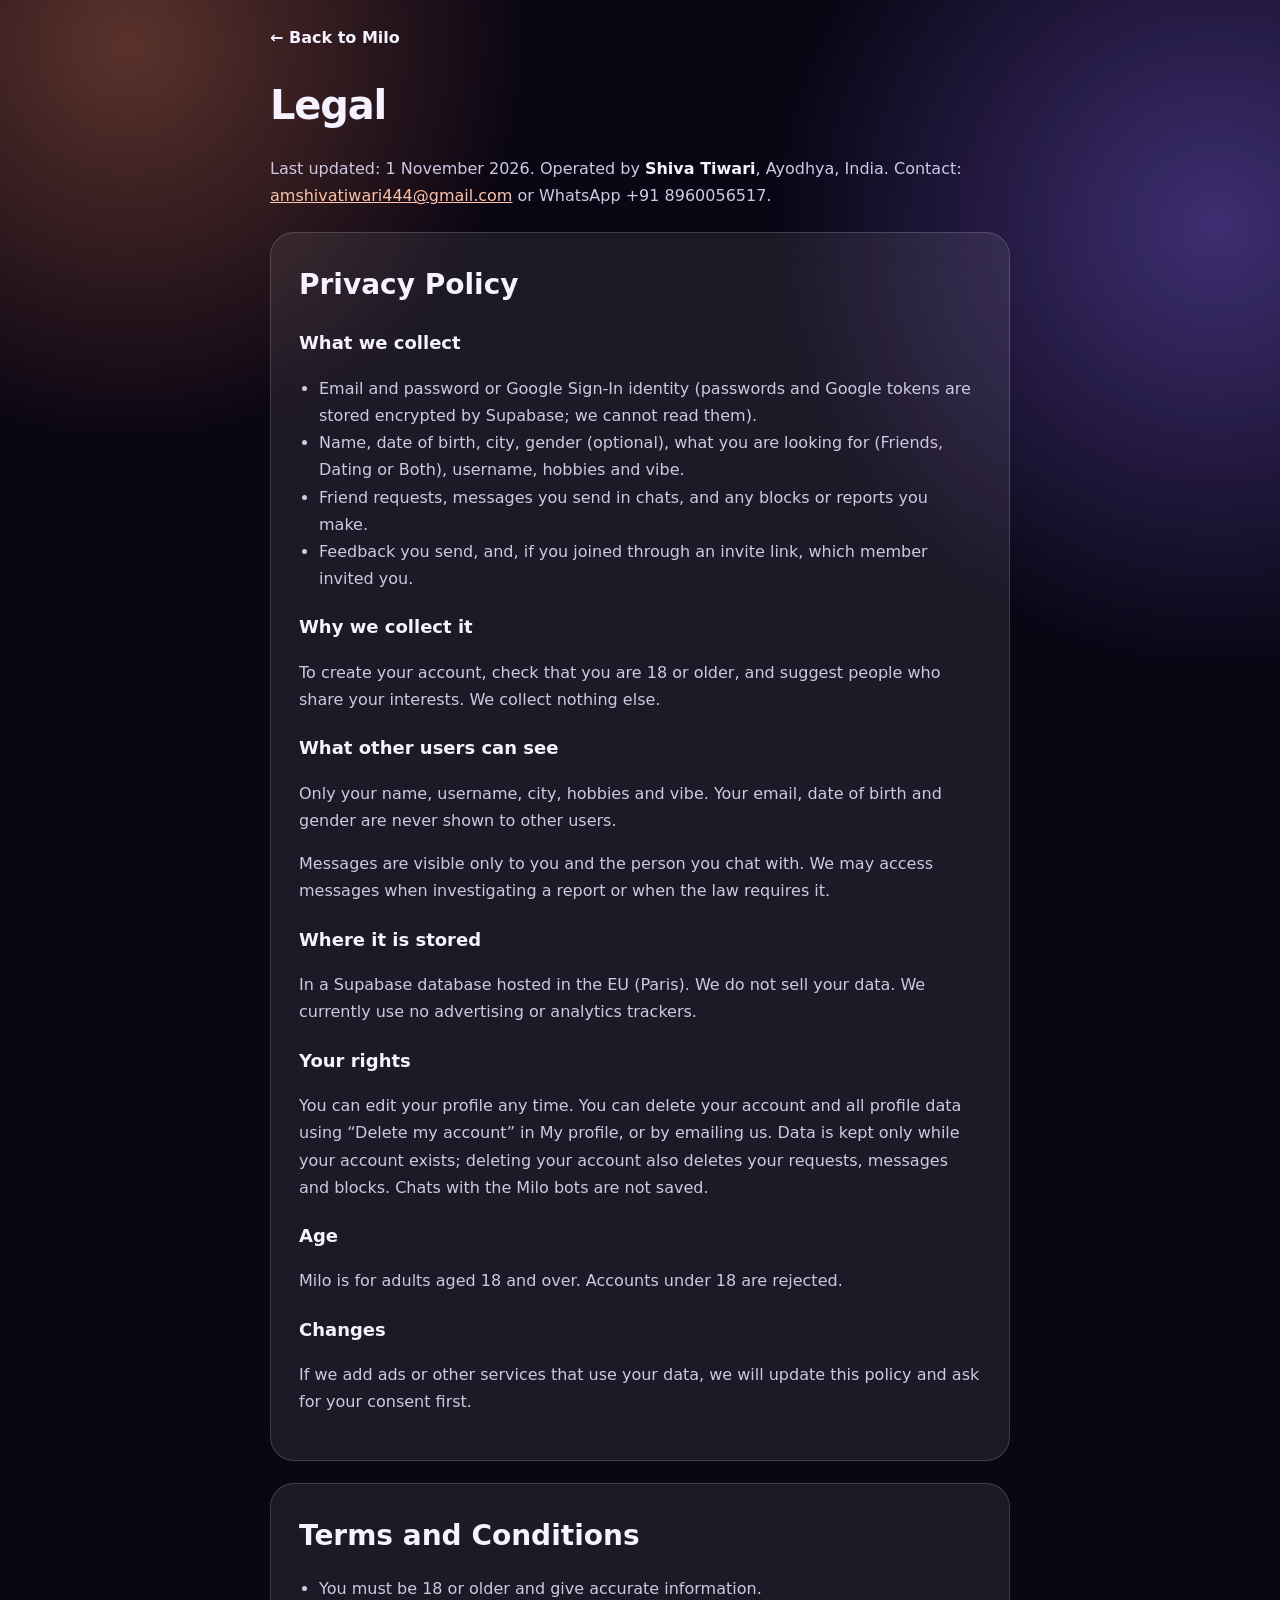
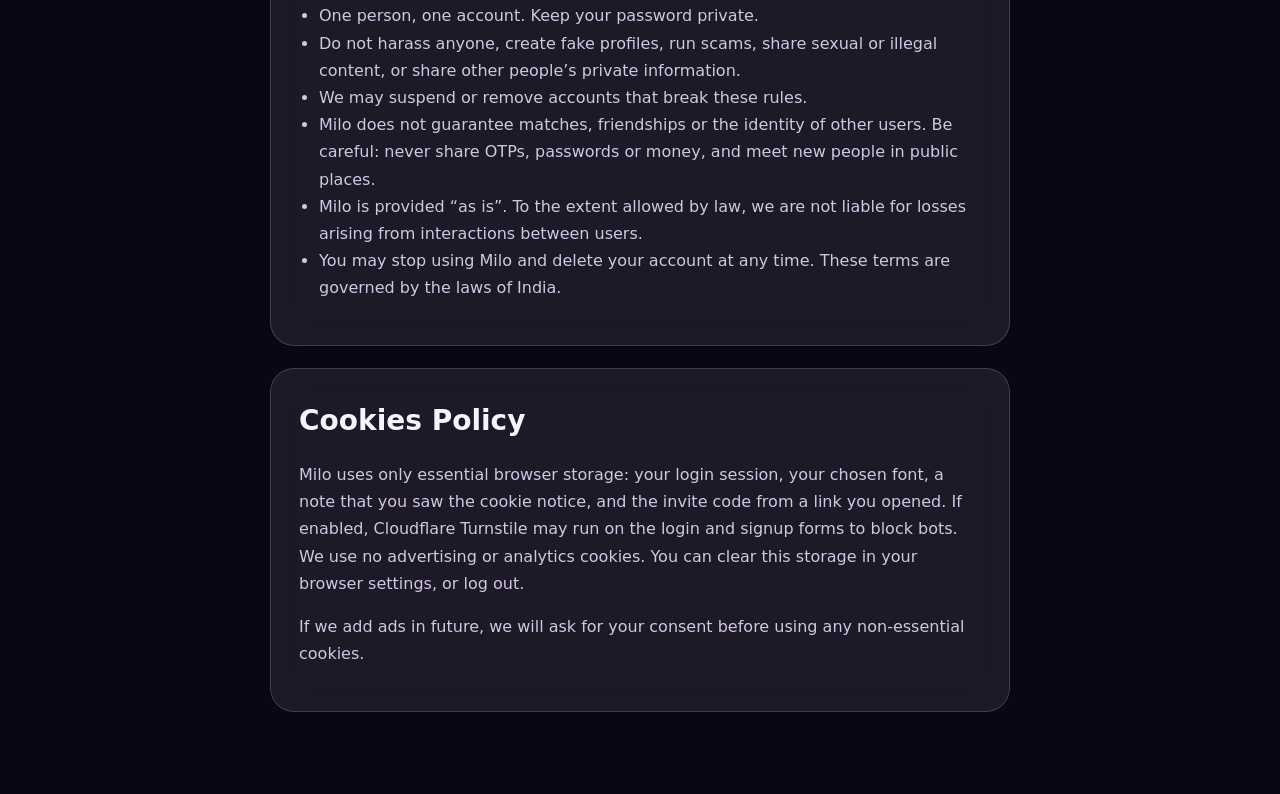
==== legal.html @ 4086e321 "Add legal.html" ====
<!DOCTYPE html>
<!-- Template for review by a legal professional before public launch. -->
<html lang="en"><head><meta charset="UTF-8"><meta name="viewport" content="width=device-width,initial-scale=1">
<meta http-equiv="Content-Security-Policy" content="default-src 'self'; style-src 'self' 'unsafe-inline'; base-uri 'self'; object-src 'none'">
<title>Privacy, Terms and Cookies — Milo</title>
<meta name="description" content="Milo's Privacy Policy, Terms and Conditions and Cookies Policy.">
<meta name="robots" content="index,follow">
<link rel="canonical" href="https://milosathi.netlify.app/legal.html">
<style>
:root{--ink:#f6f2ff;--mut:#cfc8e4}*{box-sizing:border-box}
body{margin:0;background:#0a0614;color:var(--ink);font:16px/1.7 system-ui,'Segoe UI',sans-serif}
body:before{content:"";position:fixed;inset:0;z-index:-1;background:radial-gradient(45vw 45vw at 10% 5%,#ff8a5c55,transparent 70%),radial-gradient(50vw 50vw at 95% 25%,#8b6cff66,transparent 70%)}
main{max-width:780px;margin:auto;padding:24px 20px 60px}a{color:#ffc2a8}
nav a{font-weight:700;text-decoration:none;color:var(--ink)}
section{background:rgba(255,255,255,.08);border:1px solid rgba(255,255,255,.16);border-radius:24px;padding:28px;margin:22px 0;backdrop-filter:blur(18px)}
h1{font-size:40px;letter-spacing:-.03em;margin:20px 0 4px}h2{margin:0 0 6px;font-size:28px}h3{margin:20px 0 4px;font-size:18px}
p,li{color:var(--mut)}ul{padding-left:20px}:focus-visible{outline:2px solid #ff8a5c;outline-offset:3px}
</style></head><body><main>
<nav><a href="index.html">← Back to Milo</a></nav>
<h1>Legal</h1><p>Last updated: 1 November 2026. Operated by <b style="color:var(--ink)">Shiva Tiwari</b>, Ayodhya, India. Contact: <a href="mailto:amshivatiwari444@gmail.com">amshivatiwari444@gmail.com</a> or WhatsApp +91 8960056517.</p>

<section id="privacy"><h2>Privacy Policy</h2>
<h3>What we collect</h3><ul><li>Email and password or Google Sign-In identity (passwords and Google tokens are stored encrypted by Supabase; we cannot read them).</li>
<li>Name, date of birth, city, gender (optional), what you are looking for (Friends, Dating or Both), username, hobbies and vibe.</li>
<li>Friend requests, messages you send in chats, and any blocks or reports you make.</li>
<li>Feedback you send, and, if you joined through an invite link, which member invited you.</li></ul>
<h3>Why we collect it</h3><p>To create your account, check that you are 18 or older, and suggest people who share your interests. We collect nothing else.</p>
<h3>What other users can see</h3><p>Only your name, username, city, hobbies and vibe. Your email, date of birth and gender are never shown to other users.</p>
<p>Messages are visible only to you and the person you chat with. We may access messages when investigating a report or when the law requires it.</p>
<h3>Where it is stored</h3><p>In a Supabase database hosted in the EU (Paris). We do not sell your data. We currently use no advertising or analytics trackers.</p>
<h3>Your rights</h3><p>You can edit your profile any time. You can delete your account and all profile data using “Delete my account” in My profile, or by emailing us. Data is kept only while your account exists; deleting your account also deletes your requests, messages and blocks. Chats with the Milo bots are not saved.</p>
<h3>Age</h3><p>Milo is for adults aged 18 and over. Accounts under 18 are rejected.</p>
<h3>Changes</h3><p>If we add ads or other services that use your data, we will update this policy and ask for your consent first.</p></section>

<section id="terms"><h2>Terms and Conditions</h2>
<ul><li>You must be 18 or older and give accurate information.</li>
<li>One person, one account. Keep your password private.</li>
<li>Do not harass anyone, create fake profiles, run scams, share sexual or illegal content, or share other people’s private information.</li>
<li>We may suspend or remove accounts that break these rules.</li>
<li>Milo does not guarantee matches, friendships or the identity of other users. Be careful: never share OTPs, passwords or money, and meet new people in public places.</li>
<li>Milo is provided “as is”. To the extent allowed by law, we are not liable for losses arising from interactions between users.</li>
<li>You may stop using Milo and delete your account at any time. These terms are governed by the laws of India.</li></ul></section>

<section id="cookies"><h2>Cookies Policy</h2>
<p>Milo uses only essential browser storage: your login session, your chosen font, a note that you saw the cookie notice, and the invite code from a link you opened. If enabled, Cloudflare Turnstile may run on the login and signup forms to block bots. We use no advertising or analytics cookies. You can clear this storage in your browser settings, or log out.</p>
<p>If we add ads in future, we will ask for your consent before using any non-essential cookies.</p></section>
</main></body></html>
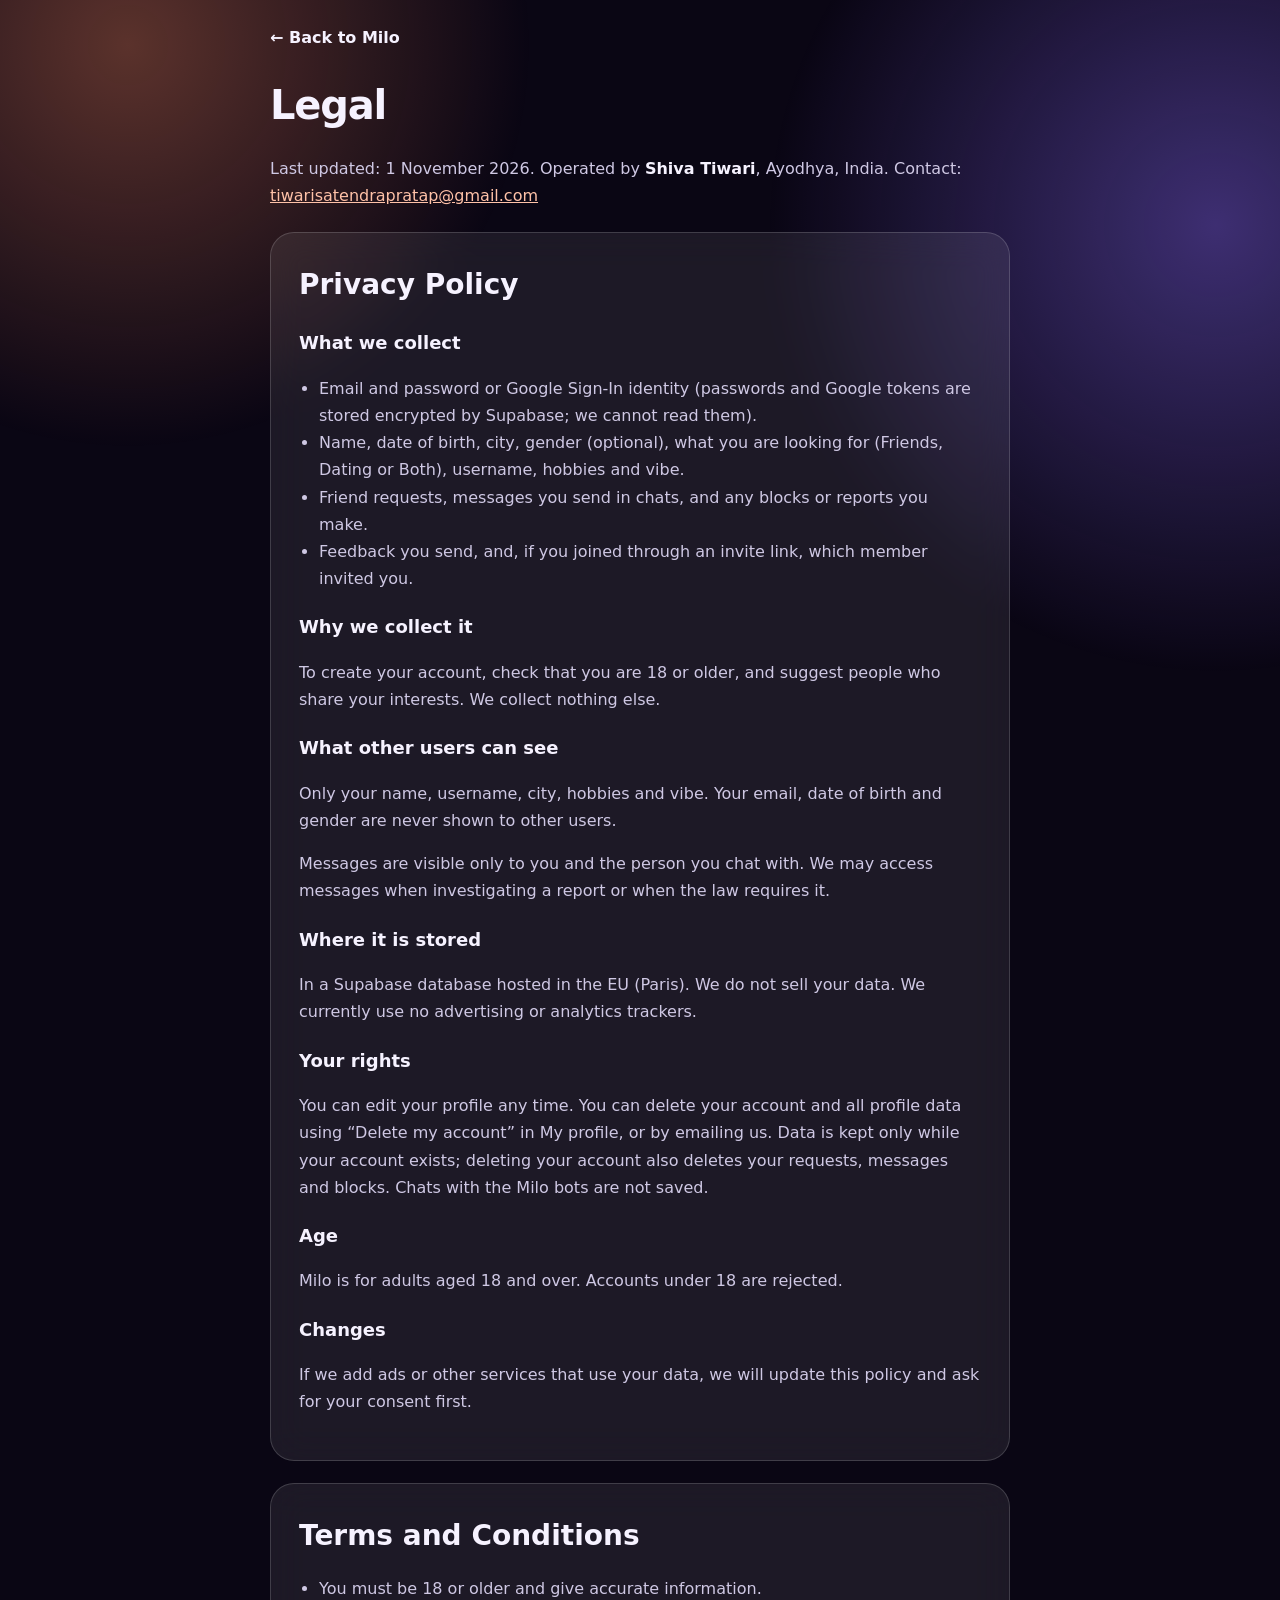
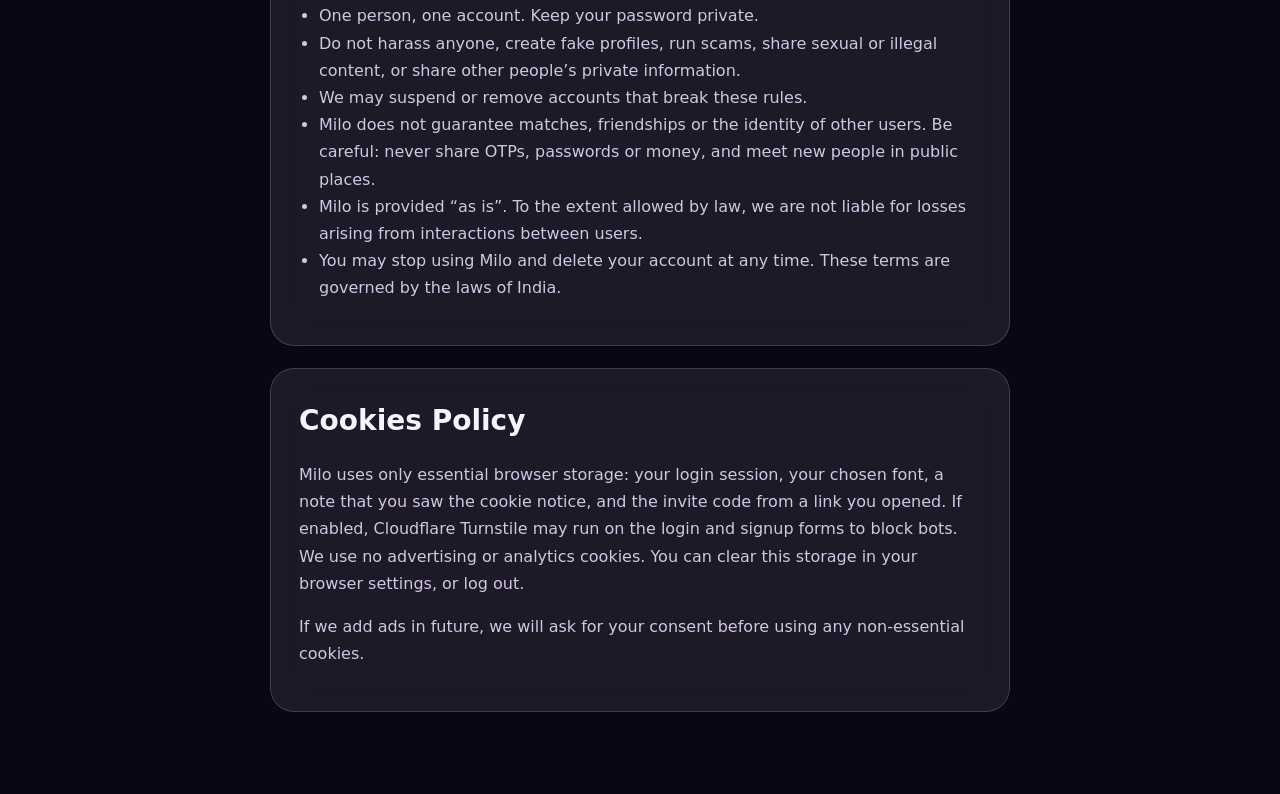
==== commit 9e21f5cd: "Update contact email to tiwarisatendrapratap@gmail.com and remove phone in legal.html" ====
--- a/legal.html
+++ b/legal.html
@@ -1,47 +1,47 @@
-<!DOCTYPE html>
-<!-- Template for review by a legal professional before public launch. -->
-<html lang="en"><head><meta charset="UTF-8"><meta name="viewport" content="width=device-width,initial-scale=1">
-<meta http-equiv="Content-Security-Policy" content="default-src 'self'; style-src 'self' 'unsafe-inline'; base-uri 'self'; object-src 'none'">
-<title>Privacy, Terms and Cookies — Milo</title>
-<meta name="description" content="Milo's Privacy Policy, Terms and Conditions and Cookies Policy.">
-<meta name="robots" content="index,follow">
-<link rel="canonical" href="https://milosathi.netlify.app/legal.html">
-<style>
-:root{--ink:#f6f2ff;--mut:#cfc8e4}*{box-sizing:border-box}
-body{margin:0;background:#0a0614;color:var(--ink);font:16px/1.7 system-ui,'Segoe UI',sans-serif}
-body:before{content:"";position:fixed;inset:0;z-index:-1;background:radial-gradient(45vw 45vw at 10% 5%,#ff8a5c55,transparent 70%),radial-gradient(50vw 50vw at 95% 25%,#8b6cff66,transparent 70%)}
-main{max-width:780px;margin:auto;padding:24px 20px 60px}a{color:#ffc2a8}
-nav a{font-weight:700;text-decoration:none;color:var(--ink)}
-section{background:rgba(255,255,255,.08);border:1px solid rgba(255,255,255,.16);border-radius:24px;padding:28px;margin:22px 0;backdrop-filter:blur(18px)}
-h1{font-size:40px;letter-spacing:-.03em;margin:20px 0 4px}h2{margin:0 0 6px;font-size:28px}h3{margin:20px 0 4px;font-size:18px}
-p,li{color:var(--mut)}ul{padding-left:20px}:focus-visible{outline:2px solid #ff8a5c;outline-offset:3px}
-</style></head><body><main>
-<nav><a href="index.html">← Back to Milo</a></nav>
-<h1>Legal</h1><p>Last updated: 1 November 2026. Operated by <b style="color:var(--ink)">Shiva Tiwari</b>, Ayodhya, India. Contact: <a href="mailto:amshivatiwari444@gmail.com">amshivatiwari444@gmail.com</a> or WhatsApp +91 8960056517.</p>
-
-<section id="privacy"><h2>Privacy Policy</h2>
-<h3>What we collect</h3><ul><li>Email and password or Google Sign-In identity (passwords and Google tokens are stored encrypted by Supabase; we cannot read them).</li>
-<li>Name, date of birth, city, gender (optional), what you are looking for (Friends, Dating or Both), username, hobbies and vibe.</li>
-<li>Friend requests, messages you send in chats, and any blocks or reports you make.</li>
-<li>Feedback you send, and, if you joined through an invite link, which member invited you.</li></ul>
-<h3>Why we collect it</h3><p>To create your account, check that you are 18 or older, and suggest people who share your interests. We collect nothing else.</p>
-<h3>What other users can see</h3><p>Only your name, username, city, hobbies and vibe. Your email, date of birth and gender are never shown to other users.</p>
-<p>Messages are visible only to you and the person you chat with. We may access messages when investigating a report or when the law requires it.</p>
-<h3>Where it is stored</h3><p>In a Supabase database hosted in the EU (Paris). We do not sell your data. We currently use no advertising or analytics trackers.</p>
-<h3>Your rights</h3><p>You can edit your profile any time. You can delete your account and all profile data using “Delete my account” in My profile, or by emailing us. Data is kept only while your account exists; deleting your account also deletes your requests, messages and blocks. Chats with the Milo bots are not saved.</p>
-<h3>Age</h3><p>Milo is for adults aged 18 and over. Accounts under 18 are rejected.</p>
-<h3>Changes</h3><p>If we add ads or other services that use your data, we will update this policy and ask for your consent first.</p></section>
-
-<section id="terms"><h2>Terms and Conditions</h2>
-<ul><li>You must be 18 or older and give accurate information.</li>
-<li>One person, one account. Keep your password private.</li>
-<li>Do not harass anyone, create fake profiles, run scams, share sexual or illegal content, or share other people’s private information.</li>
-<li>We may suspend or remove accounts that break these rules.</li>
-<li>Milo does not guarantee matches, friendships or the identity of other users. Be careful: never share OTPs, passwords or money, and meet new people in public places.</li>
-<li>Milo is provided “as is”. To the extent allowed by law, we are not liable for losses arising from interactions between users.</li>
-<li>You may stop using Milo and delete your account at any time. These terms are governed by the laws of India.</li></ul></section>
-
-<section id="cookies"><h2>Cookies Policy</h2>
-<p>Milo uses only essential browser storage: your login session, your chosen font, a note that you saw the cookie notice, and the invite code from a link you opened. If enabled, Cloudflare Turnstile may run on the login and signup forms to block bots. We use no advertising or analytics cookies. You can clear this storage in your browser settings, or log out.</p>
-<p>If we add ads in future, we will ask for your consent before using any non-essential cookies.</p></section>
-</main></body></html>
+<!DOCTYPE html>
+<!-- Template for review by a legal professional before public launch. -->
+<html lang="en"><head><meta charset="UTF-8"><meta name="viewport" content="width=device-width,initial-scale=1">
+<meta http-equiv="Content-Security-Policy" content="default-src 'self'; style-src 'self' 'unsafe-inline'; base-uri 'self'; object-src 'none'">
+<title>Privacy, Terms and Cookies — Milo</title>
+<meta name="description" content="Milo's Privacy Policy, Terms and Conditions and Cookies Policy.">
+<meta name="robots" content="index,follow">
+<link rel="canonical" href="https://milosathi.netlify.app/legal.html">
+<style>
+:root{--ink:#f6f2ff;--mut:#cfc8e4}*{box-sizing:border-box}
+body{margin:0;background:#0a0614;color:var(--ink);font:16px/1.7 system-ui,'Segoe UI',sans-serif}
+body:before{content:"";position:fixed;inset:0;z-index:-1;background:radial-gradient(45vw 45vw at 10% 5%,#ff8a5c55,transparent 70%),radial-gradient(50vw 50vw at 95% 25%,#8b6cff66,transparent 70%)}
+main{max-width:780px;margin:auto;padding:24px 20px 60px}a{color:#ffc2a8}
+nav a{font-weight:700;text-decoration:none;color:var(--ink)}
+section{background:rgba(255,255,255,.08);border:1px solid rgba(255,255,255,.16);border-radius:24px;padding:28px;margin:22px 0;backdrop-filter:blur(18px)}
+h1{font-size:40px;letter-spacing:-.03em;margin:20px 0 4px}h2{margin:0 0 6px;font-size:28px}h3{margin:20px 0 4px;font-size:18px}
+p,li{color:var(--mut)}ul{padding-left:20px}:focus-visible{outline:2px solid #ff8a5c;outline-offset:3px}
+</style></head><body><main>
+<nav><a href="index.html">← Back to Milo</a></nav>
+<h1>Legal</h1><p>Last updated: 1 November 2026. Operated by <b style="color:var(--ink)">Shiva Tiwari</b>, Ayodhya, India. Contact: <a href="mailto:tiwarisatendrapratap@gmail.com">tiwarisatendrapratap@gmail.com</a> </p>
+
+<section id="privacy"><h2>Privacy Policy</h2>
+<h3>What we collect</h3><ul><li>Email and password or Google Sign-In identity (passwords and Google tokens are stored encrypted by Supabase; we cannot read them).</li>
+<li>Name, date of birth, city, gender (optional), what you are looking for (Friends, Dating or Both), username, hobbies and vibe.</li>
+<li>Friend requests, messages you send in chats, and any blocks or reports you make.</li>
+<li>Feedback you send, and, if you joined through an invite link, which member invited you.</li></ul>
+<h3>Why we collect it</h3><p>To create your account, check that you are 18 or older, and suggest people who share your interests. We collect nothing else.</p>
+<h3>What other users can see</h3><p>Only your name, username, city, hobbies and vibe. Your email, date of birth and gender are never shown to other users.</p>
+<p>Messages are visible only to you and the person you chat with. We may access messages when investigating a report or when the law requires it.</p>
+<h3>Where it is stored</h3><p>In a Supabase database hosted in the EU (Paris). We do not sell your data. We currently use no advertising or analytics trackers.</p>
+<h3>Your rights</h3><p>You can edit your profile any time. You can delete your account and all profile data using “Delete my account” in My profile, or by emailing us. Data is kept only while your account exists; deleting your account also deletes your requests, messages and blocks. Chats with the Milo bots are not saved.</p>
+<h3>Age</h3><p>Milo is for adults aged 18 and over. Accounts under 18 are rejected.</p>
+<h3>Changes</h3><p>If we add ads or other services that use your data, we will update this policy and ask for your consent first.</p></section>
+
+<section id="terms"><h2>Terms and Conditions</h2>
+<ul><li>You must be 18 or older and give accurate information.</li>
+<li>One person, one account. Keep your password private.</li>
+<li>Do not harass anyone, create fake profiles, run scams, share sexual or illegal content, or share other people’s private information.</li>
+<li>We may suspend or remove accounts that break these rules.</li>
+<li>Milo does not guarantee matches, friendships or the identity of other users. Be careful: never share OTPs, passwords or money, and meet new people in public places.</li>
+<li>Milo is provided “as is”. To the extent allowed by law, we are not liable for losses arising from interactions between users.</li>
+<li>You may stop using Milo and delete your account at any time. These terms are governed by the laws of India.</li></ul></section>
+
+<section id="cookies"><h2>Cookies Policy</h2>
+<p>Milo uses only essential browser storage: your login session, your chosen font, a note that you saw the cookie notice, and the invite code from a link you opened. If enabled, Cloudflare Turnstile may run on the login and signup forms to block bots. We use no advertising or analytics cookies. You can clear this storage in your browser settings, or log out.</p>
+<p>If we add ads in future, we will ask for your consent before using any non-essential cookies.</p></section>
+</main></body></html>
